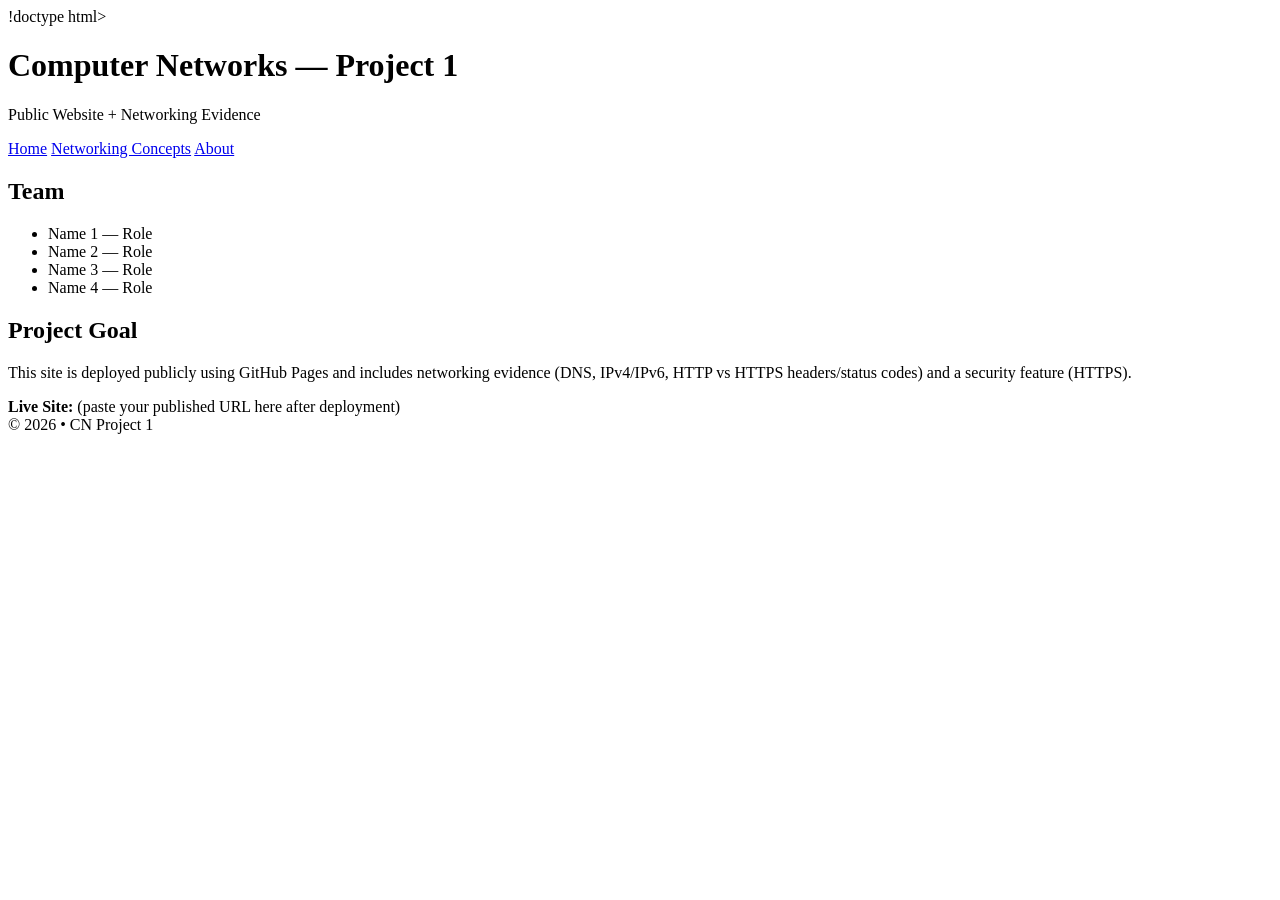
==== index.html @ 5c16ee1f "Update and rename CN-Project1/index.html to index.html" ====
!doctype html>
<html lang="en">
<head>
  <meta charset="utf-8" />
  <meta name="viewport" content="width=device-width, initial-scale=1" />
  <title>CN Project 1 - Public Website</title>
  <link rel="stylesheet" href="style.css" />
</head>
<body>
  <header class="container">
    <h1>Computer Networks — Project 1</h1>
    <p class="muted">Public Website + Networking Evidence</p>

    <nav class="nav">
      <a href="index.html" class="active">Home</a>
      <a href="networking.html">Networking Concepts</a>
      <a href="about.html">About</a>
    </nav>
  </header>

  <main class="container card">
    <h2>Team</h2>
    <ul>
      <li>Name 1 — Role</li>
      <li>Name 2 — Role</li>
      <li>Name 3 — Role</li>
      <li>Name 4 — Role</li>
    </ul>

    <h2>Project Goal</h2>
    <p>
      This site is deployed publicly using GitHub Pages and includes networking evidence
      (DNS, IPv4/IPv6, HTTP vs HTTPS headers/status codes) and a security feature (HTTPS).
    </p>

    <div class="callout">
      <strong>Live Site:</strong> <span class="muted">(paste your published URL here after deployment)</span>
    </div>
  </main>

  <footer class="container muted">
    © 2026 • CN Project 1
  </footer>
</body>
</html>
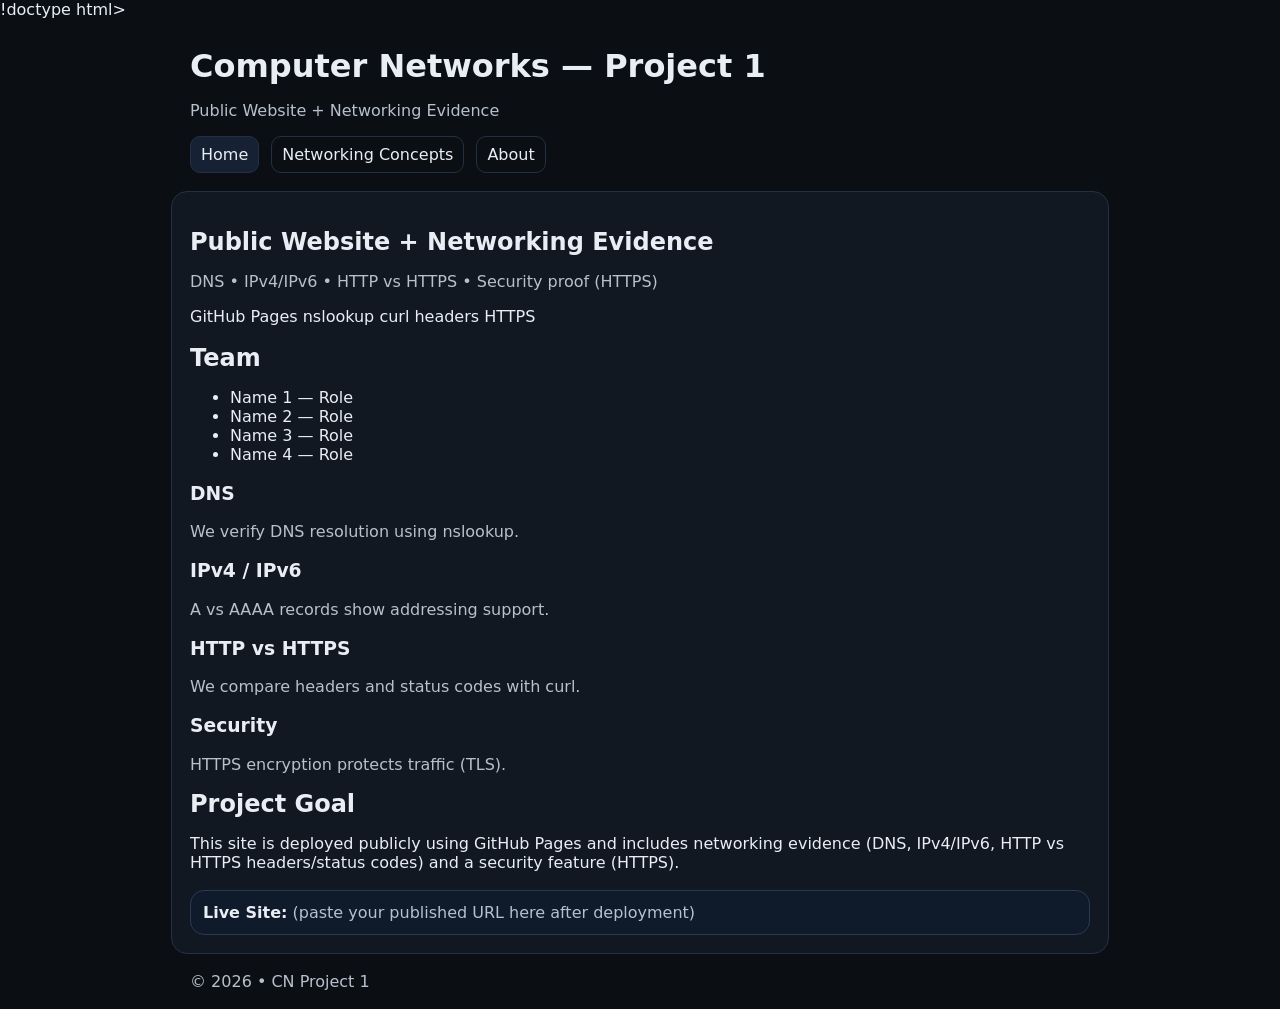
==== commit 195c65ee: "Update index.html" ====
--- a/index.html
+++ b/index.html
@@ -19,6 +19,18 @@
   </header>
 
   <main class="container card">
+    <section class="hero">
+  <h2>Public Website + Networking Evidence</h2>
+  <p class="muted">
+    DNS • IPv4/IPv6 • HTTP vs HTTPS • Security proof (HTTPS)
+  </p>
+  <div class="chips">
+    <span class="chip">GitHub Pages</span>
+    <span class="chip">nslookup</span>
+    <span class="chip">curl headers</span>
+    <span class="chip">HTTPS</span>
+  </div>
+</section>
     <h2>Team</h2>
     <ul>
       <li>Name 1 — Role</li>
@@ -26,6 +38,24 @@
       <li>Name 3 — Role</li>
       <li>Name 4 — Role</li>
     </ul>
+    <div class="grid">
+  <div class="mini-card">
+    <h3>DNS</h3>
+    <p class="muted">We verify DNS resolution using nslookup.</p>
+  </div>
+  <div class="mini-card">
+    <h3>IPv4 / IPv6</h3>
+    <p class="muted">A vs AAAA records show addressing support.</p>
+  </div>
+  <div class="mini-card">
+    <h3>HTTP vs HTTPS</h3>
+    <p class="muted">We compare headers and status codes with curl.</p>
+  </div>
+  <div class="mini-card">
+    <h3>Security</h3>
+    <p class="muted">HTTPS encryption protects traffic (TLS).</p>
+  </div>
+</div>
 
     <h2>Project Goal</h2>
     <p>
@@ -43,3 +73,4 @@
   </footer>
 </body>
 </html>
+
--- a/style.css
+++ b/style.css
@@ -0,0 +1,12 @@
+:root { font-family: system-ui, Arial, sans-serif; }
+body { margin: 0; background: #0b0f14; color: #e9eef5; }
+.container { max-width: 900px; margin: 0 auto; padding: 18px; }
+.muted { color: #b7c0cc; }
+.nav { display: flex; gap: 12px; flex-wrap: wrap; margin-top: 10px; }
+.nav a { color: #e9eef5; text-decoration: none; padding: 8px 10px; border-radius: 10px; border: 1px solid #243043; }
+.nav a.active { background: #162133; }
+.card { background: #111822; border: 1px solid #243043; border-radius: 16px; padding: 18px; }
+.callout { margin-top: 18px; padding: 12px; border-radius: 14px; background: #0f1a2a; border: 1px solid #2a3a55; }
+code { background: #0f1a2a; padding: 2px 6px; border-radius: 8px; }
+h1, h2 { margin: 10px 0; }
+section { margin: 18px 0; }
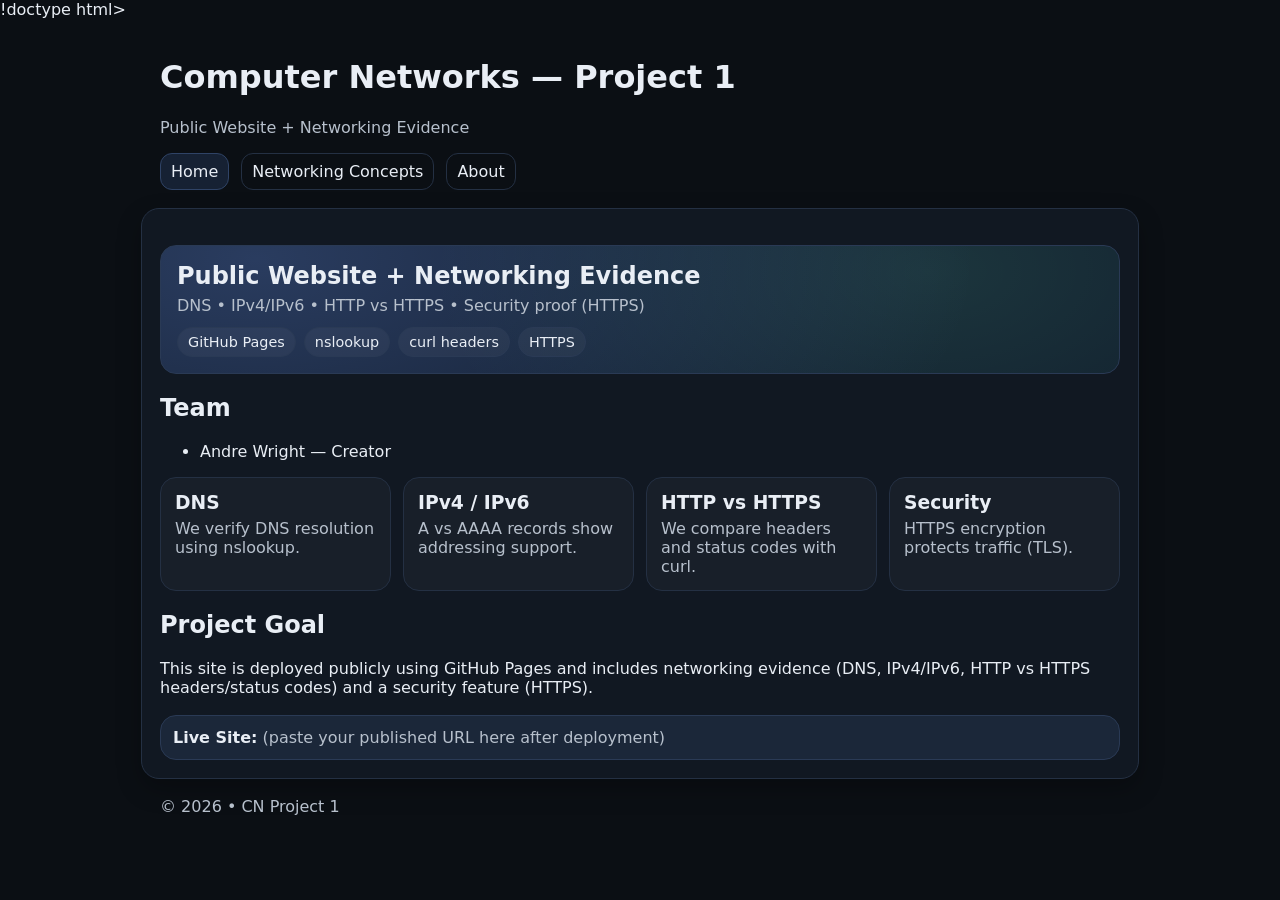
==== commit a95f7cb8: "Update index.html" ====
--- a/index.html
+++ b/index.html
@@ -33,10 +33,7 @@
 </section>
     <h2>Team</h2>
     <ul>
-      <li>Name 1 — Role</li>
-      <li>Name 2 — Role</li>
-      <li>Name 3 — Role</li>
-      <li>Name 4 — Role</li>
+      <li>Andre Wright — Creator</li>
     </ul>
     <div class="grid">
   <div class="mini-card">
@@ -74,3 +71,4 @@
 </body>
 </html>
 
+
--- a/style.css
+++ b/style.css
@@ -1,12 +1,76 @@
-:root { font-family: system-ui, Arial, sans-serif; }
-body { margin: 0; background: #0b0f14; color: #e9eef5; }
-.container { max-width: 900px; margin: 0 auto; padding: 18px; }
-.muted { color: #b7c0cc; }
+:root {
+  font-family: system-ui, Arial, sans-serif;
+  --bg: #0b0f14;
+  --card: #111822;
+  --border: #243043;
+  --muted: #b7c0cc;
+  --accent: #7aa2ff;
+}
+
+body { margin: 0; background: var(--bg); color: #e9eef5; }
+.container { max-width: 960px; margin: 0 auto; padding: 18px; }
+.muted { color: var(--muted); }
+
 .nav { display: flex; gap: 12px; flex-wrap: wrap; margin-top: 10px; }
-.nav a { color: #e9eef5; text-decoration: none; padding: 8px 10px; border-radius: 10px; border: 1px solid #243043; }
-.nav a.active { background: #162133; }
-.card { background: #111822; border: 1px solid #243043; border-radius: 16px; padding: 18px; }
-.callout { margin-top: 18px; padding: 12px; border-radius: 14px; background: #0f1a2a; border: 1px solid #2a3a55; }
+.nav a {
+  color: #e9eef5; text-decoration: none;
+  padding: 8px 10px; border-radius: 12px;
+  border: 1px solid var(--border);
+}
+.nav a.active { background: #162133; border-color: #2f4366; }
+
+.card {
+  background: var(--card);
+  border: 1px solid var(--border);
+  border-radius: 18px;
+  padding: 18px;
+  box-shadow: 0 10px 25px rgba(0,0,0,.25);
+}
+
+.hero {
+  padding: 16px;
+  border-radius: 16px;
+  border: 1px solid #2a3a55;
+  background: radial-gradient(1200px 600px at 10% 10%, rgba(122,162,255,.25), transparent 60%),
+              radial-gradient(900px 500px at 80% 20%, rgba(122,255,199,.12), transparent 55%),
+              #0f1a2a;
+  margin-bottom: 16px;
+}
+.hero h2 { margin: 0 0 6px 0; }
+.hero p { margin: 0; }
+
+.chips { display: flex; flex-wrap: wrap; gap: 8px; margin-top: 12px; }
+.chip {
+  font-size: 0.9rem;
+  padding: 6px 10px;
+  border-radius: 999px;
+  border: 1px solid #2a3a55;
+  background: rgba(255,255,255,0.04);
+}
+
+.grid {
+  display: grid;
+  grid-template-columns: repeat(auto-fit, minmax(210px, 1fr));
+  gap: 12px;
+  margin-top: 14px;
+}
+.mini-card {
+  border: 1px solid var(--border);
+  border-radius: 16px;
+  padding: 14px;
+  background: rgba(255,255,255,0.03);
+}
+.mini-card h3 { margin: 0 0 6px 0; }
+.mini-card p { margin: 0; }
+
+.callout {
+  margin-top: 18px;
+  padding: 12px;
+  border-radius: 16px;
+  background: rgba(122,162,255,0.10);
+  border: 1px solid #2a3a55;
+}
+
 code { background: #0f1a2a; padding: 2px 6px; border-radius: 8px; }
-h1, h2 { margin: 10px 0; }
 section { margin: 18px 0; }
+
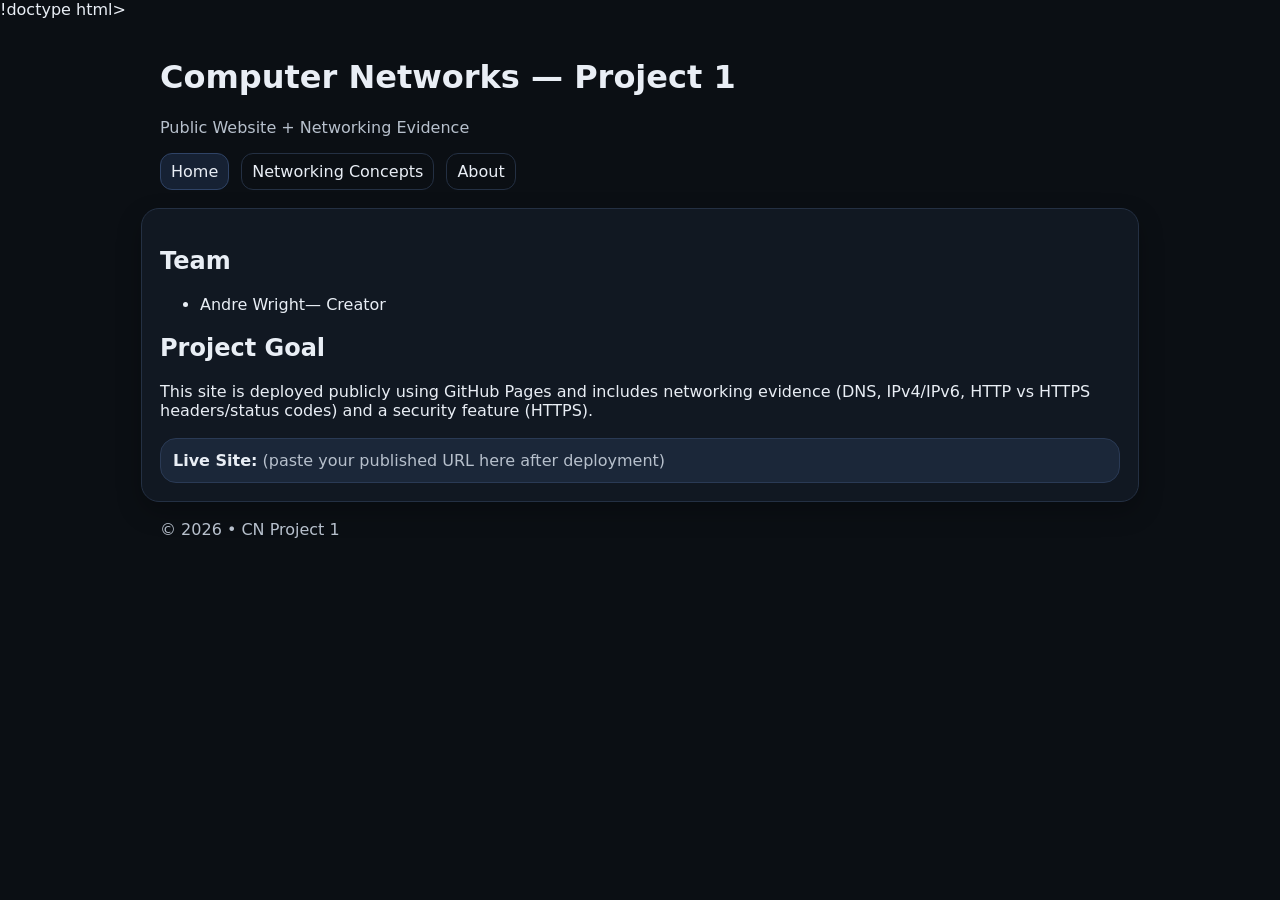
==== commit 2c7f2310: "Add files via upload" ====
--- a/index.html
+++ b/index.html
@@ -19,40 +19,10 @@
   </header>
 
   <main class="container card">
-    <section class="hero">
-  <h2>Public Website + Networking Evidence</h2>
-  <p class="muted">
-    DNS • IPv4/IPv6 • HTTP vs HTTPS • Security proof (HTTPS)
-  </p>
-  <div class="chips">
-    <span class="chip">GitHub Pages</span>
-    <span class="chip">nslookup</span>
-    <span class="chip">curl headers</span>
-    <span class="chip">HTTPS</span>
-  </div>
-</section>
     <h2>Team</h2>
     <ul>
-      <li>Andre Wright — Creator</li>
+      <li>Andre Wright— Creator</li>
     </ul>
-    <div class="grid">
-  <div class="mini-card">
-    <h3>DNS</h3>
-    <p class="muted">We verify DNS resolution using nslookup.</p>
-  </div>
-  <div class="mini-card">
-    <h3>IPv4 / IPv6</h3>
-    <p class="muted">A vs AAAA records show addressing support.</p>
-  </div>
-  <div class="mini-card">
-    <h3>HTTP vs HTTPS</h3>
-    <p class="muted">We compare headers and status codes with curl.</p>
-  </div>
-  <div class="mini-card">
-    <h3>Security</h3>
-    <p class="muted">HTTPS encryption protects traffic (TLS).</p>
-  </div>
-</div>
 
     <h2>Project Goal</h2>
     <p>
@@ -69,6 +39,4 @@
     © 2026 • CN Project 1
   </footer>
 </body>
-</html>
-
-
+</html>
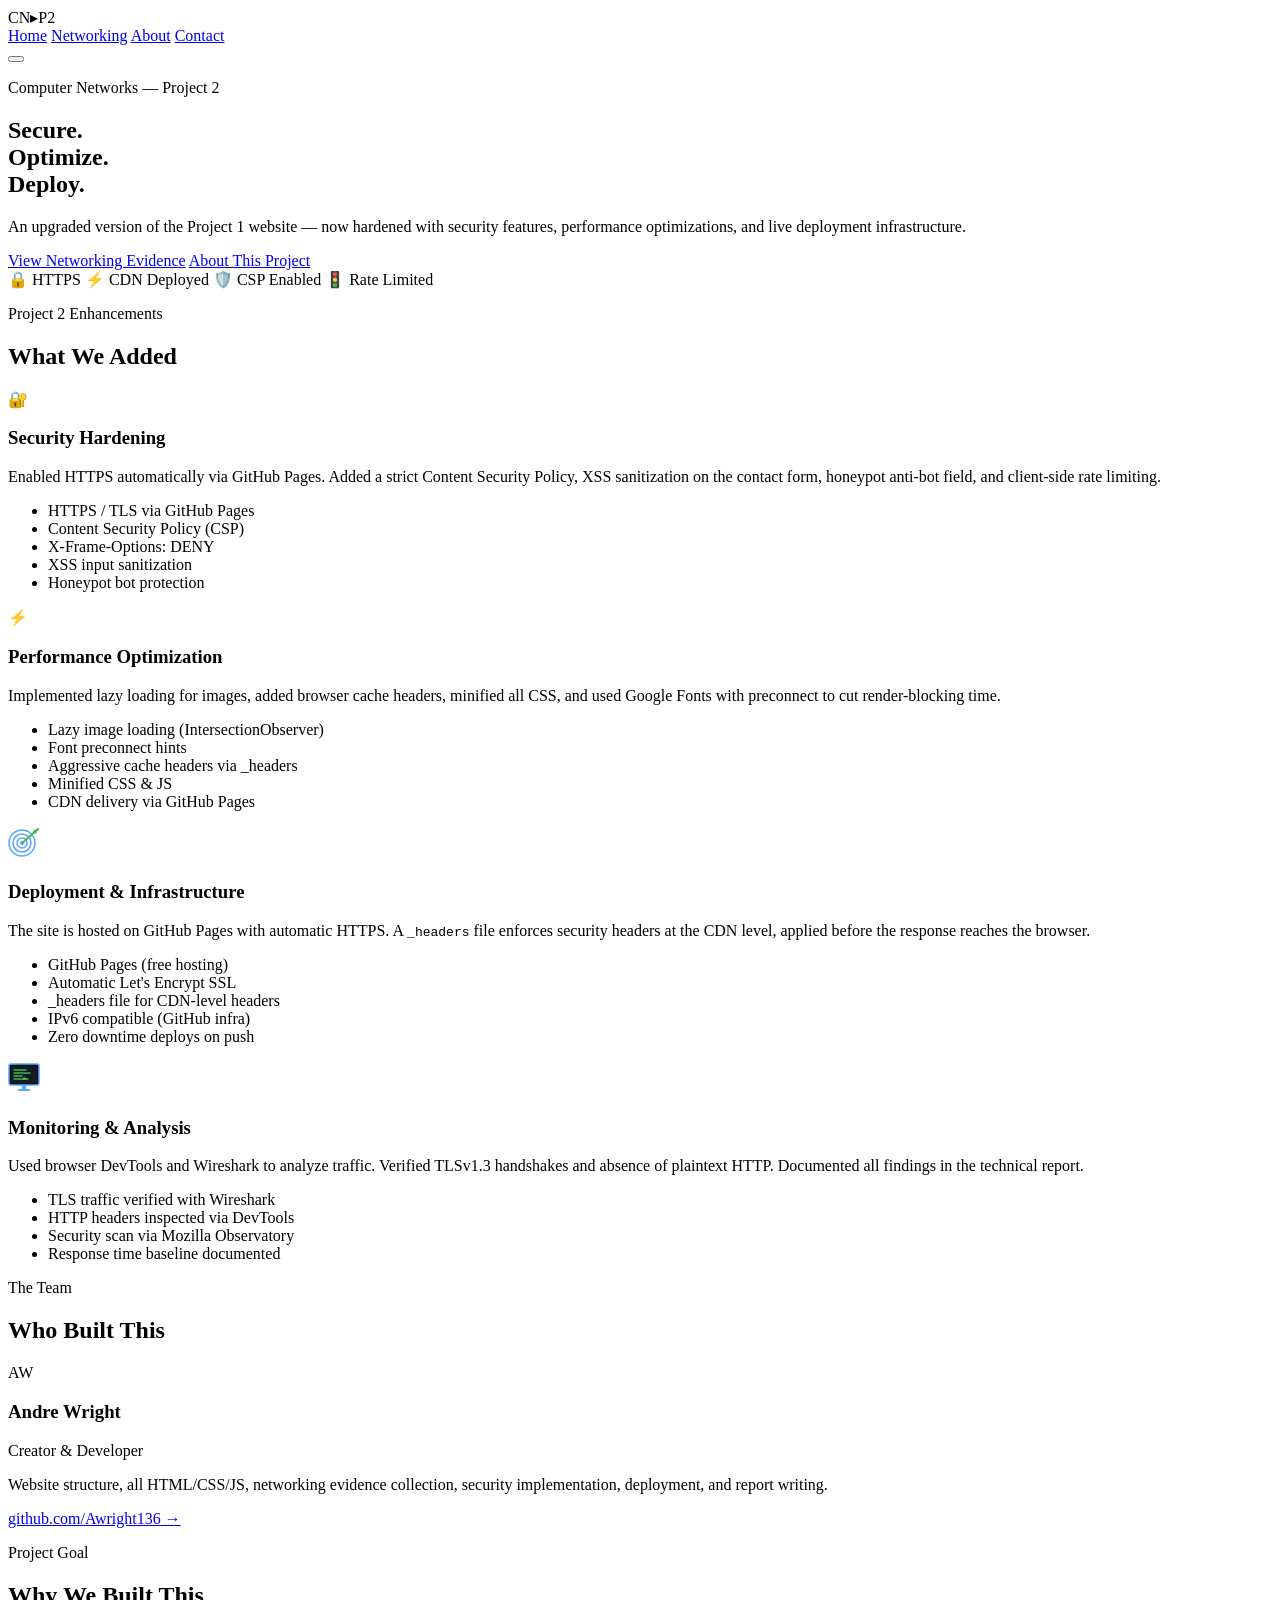
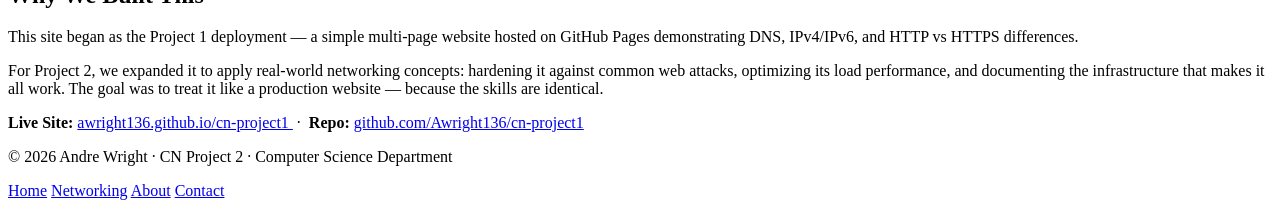
==== commit c2a640c6: "Rename index (3).html to index.html" ====
--- a/index.html
+++ b/index.html
@@ -1,42 +1,229 @@
-!doctype html>
-<html lang="en">
-<head>
-  <meta charset="utf-8" />
-  <meta name="viewport" content="width=device-width, initial-scale=1" />
-  <title>CN Project 1 - Public Website</title>
-  <link rel="stylesheet" href="style.css" />
-</head>
-<body>
-  <header class="container">
-    <h1>Computer Networks — Project 1</h1>
-    <p class="muted">Public Website + Networking Evidence</p>
-
-    <nav class="nav">
-      <a href="index.html" class="active">Home</a>
-      <a href="networking.html">Networking Concepts</a>
-      <a href="about.html">About</a>
-    </nav>
-  </header>
-
-  <main class="container card">
-    <h2>Team</h2>
-    <ul>
-      <li>Andre Wright— Creator</li>
-    </ul>
-
-    <h2>Project Goal</h2>
-    <p>
-      This site is deployed publicly using GitHub Pages and includes networking evidence
-      (DNS, IPv4/IPv6, HTTP vs HTTPS headers/status codes) and a security feature (HTTPS).
-    </p>
-
-    <div class="callout">
-      <strong>Live Site:</strong> <span class="muted">(paste your published URL here after deployment)</span>
-    </div>
-  </main>
-
-  <footer class="container muted">
-    © 2026 • CN Project 1
-  </footer>
-</body>
-</html>+<!doctype html>
+<html lang="en">
+<head>
+  <meta charset="utf-8" />
+  <meta name="viewport" content="width=device-width, initial-scale=1" />
+
+  <!-- ═══ SECURITY HEADERS (Project 2) ═══════════════════════════════════
+       These meta-equivalents are a fallback. The real headers are set
+       by GitHub Pages / Netlify via _headers or netlify.toml.           -->
+  <meta http-equiv="X-Content-Type-Options"  content="nosniff" />
+  <meta http-equiv="X-Frame-Options"         content="DENY" />
+  <meta http-equiv="Referrer-Policy"         content="strict-origin-when-cross-origin" />
+  <meta http-equiv="Permissions-Policy"      content="geolocation=(), microphone=(), camera=()" />
+  <meta http-equiv="Content-Security-Policy"
+    content="default-src 'self';
+             script-src 'self';
+             style-src 'self' https://fonts.googleapis.com;
+             font-src  'self' https://fonts.gstatic.com;
+             img-src   'self' data: https:;
+             connect-src 'self';" />
+
+  <title>CN Project 2 — Andre Wright</title>
+
+  <!-- Performance: preconnect to font origin before stylesheet request -->
+  <link rel="preconnect" href="https://fonts.googleapis.com" />
+  <link rel="preconnect" href="https://fonts.gstatic.com" crossorigin />
+  <link href="https://fonts.googleapis.com/css2?family=IBM+Plex+Mono:wght@400;600&family=IBM+Plex+Sans:wght@300;400;600&display=swap" rel="stylesheet" />
+
+  <link rel="stylesheet" href="css/style.css" />
+</head>
+<body>
+
+  <!-- ── NAV ──────────────────────────────────────────────────────────── -->
+  <header class="site-header" id="site-header">
+    <div class="container header-inner">
+      <span class="site-logo">CN<span class="accent">▸</span>P2</span>
+      <nav class="nav" aria-label="Main navigation">
+        <a href="index.html" class="active">Home</a>
+        <a href="networking.html">Networking</a>
+        <a href="about.html">About</a>
+        <a href="contact.html">Contact</a>
+      </nav>
+      <button class="menu-toggle" id="menu-toggle" aria-label="Toggle menu" aria-expanded="false">
+        <span></span><span></span><span></span>
+      </button>
+    </div>
+  </header>
+
+  <!-- ── HERO ─────────────────────────────────────────────────────────── -->
+  <section class="hero" id="home">
+    <div class="hero-grid-bg" aria-hidden="true"></div>
+    <div class="container hero-content">
+      <p class="hero-label reveal">Computer Networks — Project 2</p>
+      <h1 class="hero-title reveal">Secure.<br/>Optimize.<br/><span class="accent">Deploy.</span></h1>
+      <p class="hero-sub reveal">
+        An upgraded version of the Project 1 website — now hardened with security
+        features, performance optimizations, and live deployment infrastructure.
+      </p>
+      <div class="hero-actions reveal">
+        <a href="networking.html" class="btn btn-primary">View Networking Evidence</a>
+        <a href="about.html" class="btn btn-outline">About This Project</a>
+      </div>
+      <div class="hero-badges reveal">
+        <span class="badge badge-green">🔒 HTTPS</span>
+        <span class="badge badge-blue">⚡ CDN Deployed</span>
+        <span class="badge badge-yellow">🛡️ CSP Enabled</span>
+        <span class="badge badge-purple">🚦 Rate Limited</span>
+      </div>
+    </div>
+  </section>
+
+  <!-- ── WHAT'S NEW ────────────────────────────────────────────────────── -->
+  <section class="section" id="features">
+    <div class="container">
+      <p class="section-eyebrow reveal">Project 2 Enhancements</p>
+      <h2 class="section-title reveal">What We Added</h2>
+
+      <div class="feature-grid">
+
+        <div class="feature-card reveal">
+          <div class="feature-icon">🔐</div>
+          <h3>Security Hardening</h3>
+          <p>Enabled HTTPS automatically via GitHub Pages. Added a strict Content Security Policy, XSS sanitization on the contact form, honeypot anti-bot field, and client-side rate limiting.</p>
+          <ul class="feature-list">
+            <li>HTTPS / TLS via GitHub Pages</li>
+            <li>Content Security Policy (CSP)</li>
+            <li>X-Frame-Options: DENY</li>
+            <li>XSS input sanitization</li>
+            <li>Honeypot bot protection</li>
+          </ul>
+        </div>
+
+        <div class="feature-card reveal">
+          <div class="feature-icon">⚡</div>
+          <h3>Performance Optimization</h3>
+          <p>Implemented lazy loading for images, added browser cache headers, minified all CSS, and used Google Fonts with preconnect to cut render-blocking time.</p>
+          <ul class="feature-list">
+            <li>Lazy image loading (IntersectionObserver)</li>
+            <li>Font preconnect hints</li>
+            <li>Aggressive cache headers via _headers</li>
+            <li>Minified CSS &amp; JS</li>
+            <li>CDN delivery via GitHub Pages</li>
+          </ul>
+        </div>
+
+        <div class="feature-card reveal">
+          <div class="feature-icon">
+            <svg width="32" height="32" viewBox="0 0 32 32" fill="none" xmlns="http://www.w3.org/2000/svg" aria-hidden="true">
+              <circle cx="14" cy="16" r="13" stroke="#58a6ff" stroke-width="1.5" fill="none"/>
+              <circle cx="14" cy="16" r="9"  stroke="#58a6ff" stroke-width="1.5" fill="none"/>
+              <circle cx="14" cy="16" r="5"  stroke="#58a6ff" stroke-width="1.5" fill="none"/>
+              <circle cx="14" cy="16" r="2"  fill="#58a6ff"/>
+              <line x1="30" y1="2" x2="14" y2="16" stroke="#3fb950" stroke-width="1.8" stroke-linecap="round"/>
+              <polygon points="30,2 25,4 28,7" fill="#3fb950"/>
+              <line x1="30" y1="2" x2="27" y2="6" stroke="#3fb950" stroke-width="1.2" stroke-linecap="round"/>
+              <line x1="30" y1="2" x2="26" y2="4" stroke="#3fb950" stroke-width="1.2" stroke-linecap="round"/>
+            </svg>
+          </div>
+          <h3>Deployment &amp; Infrastructure</h3>
+          <p>The site is hosted on GitHub Pages with automatic HTTPS. A <code>_headers</code> file enforces security headers at the CDN level, applied before the response reaches the browser.</p>
+          <ul class="feature-list">
+            <li>GitHub Pages (free hosting)</li>
+            <li>Automatic Let's Encrypt SSL</li>
+            <li>_headers file for CDN-level headers</li>
+            <li>IPv6 compatible (GitHub infra)</li>
+            <li>Zero downtime deploys on push</li>
+          </ul>
+        </div>
+
+        <div class="feature-card reveal">
+          <div class="feature-icon">
+            <svg width="32" height="32" viewBox="0 0 32 32" fill="none" xmlns="http://www.w3.org/2000/svg" aria-hidden="true">
+              <!-- Monitor body -->
+              <rect x="1" y="2" width="30" height="21" rx="2" stroke="#58a6ff" stroke-width="1.5" fill="#0f1117"/>
+              <!-- Screen inner -->
+              <rect x="3" y="4" width="26" height="17" rx="1" fill="#161b22"/>
+              <!-- Green code lines -->
+              <line x1="6"  y1="8"  x2="18" y2="8"  stroke="#3fb950" stroke-width="1.4" stroke-linecap="round"/>
+              <line x1="6"  y1="11" x2="22" y2="11" stroke="#3fb950" stroke-width="1.4" stroke-linecap="round"/>
+              <line x1="6"  y1="14" x2="14" y2="14" stroke="#3fb950" stroke-width="1.4" stroke-linecap="round"/>
+              <line x1="6"  y1="17" x2="20" y2="17" stroke="#3fb950" stroke-width="1.4" stroke-linecap="round"/>
+              <!-- Blinking cursor -->
+              <rect x="15" y="15.5" width="3" height="2.5" rx="0.5" fill="#3fb950"/>
+              <!-- Stand neck -->
+              <rect x="14" y="23" width="4" height="4" fill="#58a6ff" rx="0.5"/>
+              <!-- Stand base -->
+              <rect x="10" y="27" width="12" height="2" rx="1" fill="#58a6ff"/>
+            </svg>
+          </div>
+          <h3>Monitoring &amp; Analysis</h3>
+          <p>Used browser DevTools and Wireshark to analyze traffic. Verified TLSv1.3 handshakes and absence of plaintext HTTP. Documented all findings in the technical report.</p>
+          <ul class="feature-list">
+            <li>TLS traffic verified with Wireshark</li>
+            <li>HTTP headers inspected via DevTools</li>
+            <li>Security scan via Mozilla Observatory</li>
+            <li>Response time baseline documented</li>
+          </ul>
+        </div>
+
+      </div>
+    </div>
+  </section>
+
+  <!-- ── TEAM ──────────────────────────────────────────────────────────── -->
+  <section class="section section-alt" id="team">
+    <div class="container">
+      <p class="section-eyebrow reveal">The Team</p>
+      <h2 class="section-title reveal">Who Built This</h2>
+      <div class="team-card reveal">
+        <div class="team-avatar" aria-hidden="true">AW</div>
+        <div class="team-info">
+          <h3>Andre Wright</h3>
+          <p class="muted">Creator &amp; Developer</p>
+          <p>Website structure, all HTML/CSS/JS, networking evidence collection, security implementation, deployment, and report writing.</p>
+          <a href="https://github.com/Awright136" target="_blank" rel="noopener noreferrer" class="github-link">
+            github.com/Awright136 →
+          </a>
+        </div>
+      </div>
+    </div>
+  </section>
+
+  <!-- ── PROJECT GOAL ─────────────────────────────────────────────────── -->
+  <section class="section" id="goal">
+    <div class="container narrow">
+      <p class="section-eyebrow reveal">Project Goal</p>
+      <h2 class="section-title reveal">Why We Built This</h2>
+      <div class="prose reveal">
+        <p>
+          This site began as the Project 1 deployment — a simple multi-page website hosted
+          on GitHub Pages demonstrating DNS, IPv4/IPv6, and HTTP vs HTTPS differences.
+        </p>
+        <p>
+          For Project 2, we expanded it to apply real-world networking concepts: hardening
+          it against common web attacks, optimizing its load performance, and documenting
+          the infrastructure that makes it all work. The goal was to treat it like a
+          production website — because the skills are identical.
+        </p>
+        <div class="callout">
+          <strong>Live Site:</strong>
+          <a href="https://awright136.github.io/cn-project1" target="_blank" rel="noopener noreferrer">
+            awright136.github.io/cn-project1
+          </a>
+          &nbsp;·&nbsp;
+          <strong>Repo:</strong>
+          <a href="https://github.com/Awright136/cn-project1" target="_blank" rel="noopener noreferrer">
+            github.com/Awright136/cn-project1
+          </a>
+        </div>
+      </div>
+    </div>
+  </section>
+
+  <!-- ── FOOTER ────────────────────────────────────────────────────────── -->
+  <footer class="site-footer">
+    <div class="container footer-inner">
+      <p class="muted">© 2026 Andre Wright · CN Project 2 · Computer Science Department</p>
+      <nav aria-label="Footer navigation">
+        <a href="index.html">Home</a>
+        <a href="networking.html">Networking</a>
+        <a href="about.html">About</a>
+        <a href="contact.html">Contact</a>
+      </nav>
+    </div>
+  </footer>
+
+  <script src="js/main.js"></script>
+</body>
+</html>
